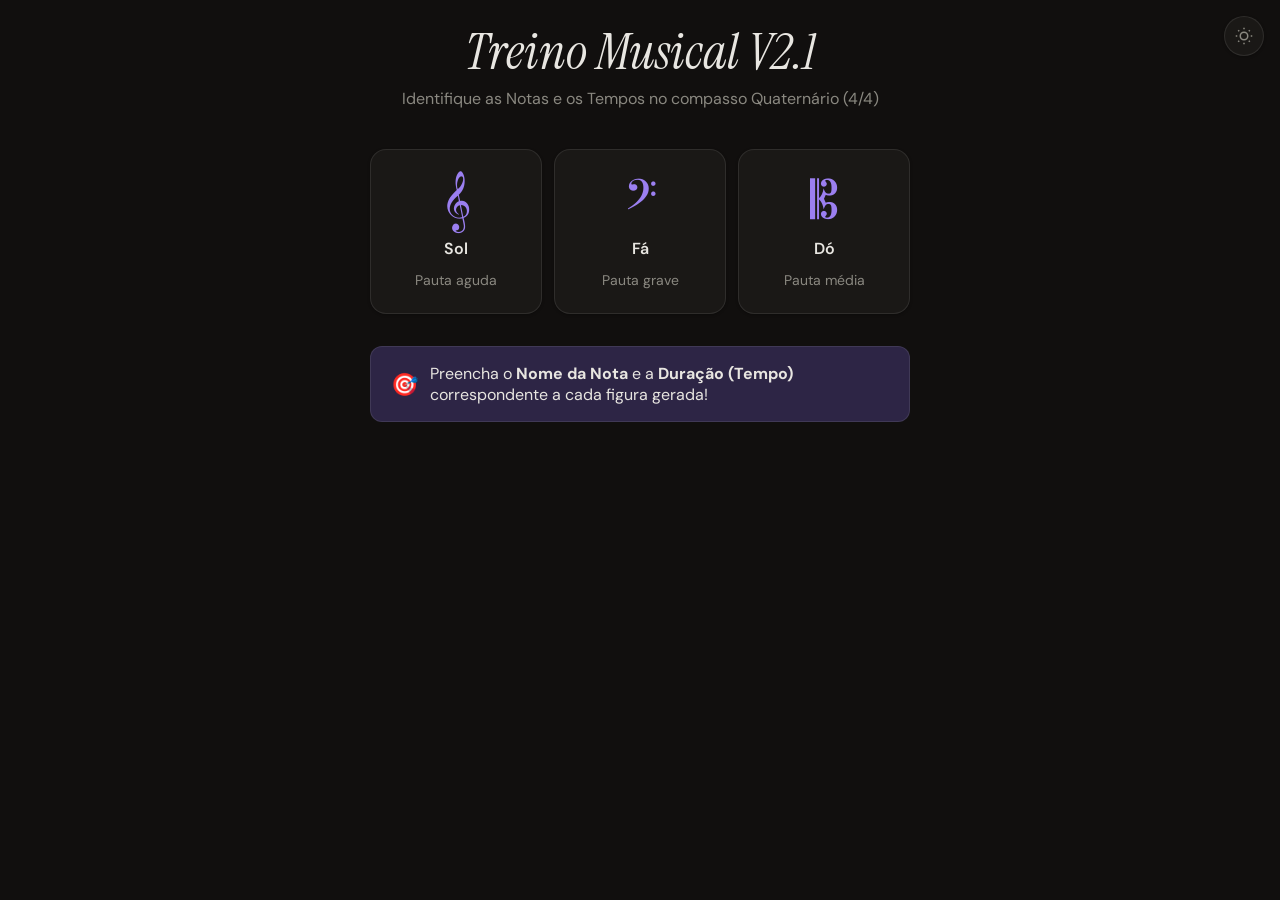
==== index.html @ 9140fe09 "Primeira versão do Jogo  Musical" ====
<!DOCTYPE html>
<html lang="pt-BR" data-theme="dark">
<head>
    <meta charset="UTF-8">
    <meta name="viewport" content="width=device-width, initial-scale=1.0">
    <title>Treino Musical V2.1</title>
    
    <link rel="preconnect" href="https://fonts.googleapis.com">
    <link rel="preconnect" href="https://fonts.gstatic.com" crossorigin>
    <link href="https://fonts.googleapis.com/css2?family=Instrument+Serif:ital@0;1&family=DM+Sans:wght@300..700&display=swap" rel="stylesheet">
    <link href="https://fonts.googleapis.com/css2?family=Noto+Music&display=swap" rel="stylesheet">
    
    <link rel="stylesheet" href="styles.css">
</head>
<body>

    <button class="theme-toggle" id="theme-toggle" aria-label="Alternar tema">
        <svg viewBox="0 0 24 24" fill="none" stroke="currentColor" stroke-width="2" width="18" height="18">
            <circle cx="12" cy="12" r="5"/>
            <path d="M12 1v2M12 21v2M4.22 4.22l1.42 1.42M18.36 18.36l1.42 1.42M1 12h2M21 12h2M4.22 19.78l1.42-1.42M18.36 5.64l1.42-1.42"/>
        </svg>
    </button>

    <div id="app">
        <div id="screen-menu" class="screen active">
            <div class="menu-logo">Treino Musical V2.1</div>
            <p class="menu-sub">Identifique as Notas e os Tempos no compasso Quaternário (4/4)</p>
            
            <div class="clef-grid">
                <div class="clef-card" id="btn-clef-sol" role="button" tabindex="0">
                    <div class="clef-symbol">𝄞</div>
                    <div class="clef-name">Sol</div>
                    <div class="clef-sub">Pauta aguda</div>
                </div>
                <div class="clef-card" id="btn-clef-fa" role="button" tabindex="0">
                    <div class="clef-symbol">𝄢</div>
                    <div class="clef-name">Fá</div>
                    <div class="clef-sub">Pauta grave</div>
                </div>
                <div class="clef-card" id="btn-clef-do" role="button" tabindex="0">
                    <div class="clef-symbol">𝄡</div>
                    <div class="clef-name">Dó</div>
                    <div class="clef-sub">Pauta média</div>
                </div>
            </div>
            
            <div class="menu-hint">
                <span class="menu-hint-icon">🎯</span>
                <span>Preencha o <b>Nome da Nota</b> e a <b>Duração (Tempo)</b> correspondente a cada figura gerada!</span>
            </div>
        </div>

        <div id="screen-game" class="screen">
            <div class="game-header">
                <button class="btn-back" id="btn-back-menu">
                    <svg width="16" height="16" viewBox="0 0 24 24" fill="none" stroke="currentColor" stroke-width="2.5">
                        <polyline points="15 18 9 12 15 6"/>
                    </svg>
                    Menu
                </button>
                <div class="header-center">
                    <span class="level-badge" id="level-badge">Nível 1</span>
                    <span class="session-stats" id="session-stats">0 ✓ · 0 ✗</span>
                </div>
                <div class="streak-counter">
                    <div class="streak-pip" id="pip0"></div>
                    <div class="streak-pip" id="pip1"></div>
                    <div class="streak-pip" id="pip2"></div>
                </div>
            </div>

            <div class="level-progress">
                <div class="level-progress-fill" id="level-progress-fill"></div>
            </div>

            <div class="staff-wrapper">
                <div class="pentagrama" id="pentagrama">
                    <div class="linha"></div><div class="linha"></div>
                    <div class="linha"></div><div class="linha"></div>
                    <div class="linha"></div>
                    <div class="clave" id="clave-symbol"></div>
                    <div class="time-signature"><span>4</span><span>4</span></div>
                </div>
            </div>

            <div id="slots-container"></div>

            <div class="keyboard-section">
                <div class="keyboard-label">Notas</div>
                <div class="key-row" id="notes-keyboard-row"></div>
                
                <div class="keyboard-label" style="margin-top: var(--space-4); color: var(--color-pause);">Pausas</div>
                <div class="key-row" id="pauses-keyboard-row"></div>
                
                <div class="keyboard-label" style="margin-top: var(--space-4); color: var(--color-time);">Duração (Tempos)</div>
                <div class="key-row" id="time-keyboard-row"></div>
            </div>

            <div class="actions-row">
                <button class="btn-action btn-end" id="btn-end-session">Terminar</button>
                <button class="btn-action btn-verify" id="btn-verify-answers">Verificar ✓</button>
            </div>

            <div id="message-area" aria-live="polite"></div>
        </div>

        <div id="screen-summary" class="screen">
            <div class="summary-card">
                <div class="summary-emoji" id="summary-emoji">🎉</div>
                <div class="summary-title" id="summary-title">Sessão concluída!</div>
                <p class="summary-sub" id="summary-sub">Aqui está o seu resumo</p>
                <div class="progress-bar-wrap">
                    <div class="progress-bar-fill" id="summary-bar"></div>
                </div>
                <div class="stats-grid">
                    <div class="stat-box">
                        <div class="stat-value success" id="stat-acertos">0</div>
                        <div class="stat-pct" id="stat-pct-a">-</div>
                        <div class="stat-label">Acertos</div>
                    </div>
                    <div class="stat-box">
                        <div class="stat-value error" id="stat-erros">0</div>
                        <div class="stat-pct" id="stat-pct-e">-</div>
                        <div class="stat-label">Erros</div>
                    </div>
                </div>
            </div>
            <button class="btn-menu" id="btn-return-menu">Voltar ao Menu</button>
        </div>
    </div>

    <script src="script.js" defer></script>
</body>
</html>
---- styles.css ----
:root {
    --font-display: 'Instrument Serif', Georgia, serif;
    --font-body: 'DM Sans', 'Helvetica Neue', sans-serif;
    --text-xs: clamp(0.75rem, 0.7rem + 0.25vw, 0.875rem);
    --text-sm: clamp(0.875rem, 0.8rem + 0.35vw, 1rem);
    --text-base: clamp(1rem, 0.95rem + 0.25vw, 1.125rem);
    --text-lg: clamp(1.125rem, 1rem + 0.75vw, 1.5rem);
    --text-xl: clamp(1.5rem, 1.2rem + 1.25vw, 2.25rem);
    --text-2xl: clamp(2rem, 1.2rem + 2.5vw, 3.5rem);
    --space-1: .25rem; --space-2: .5rem; --space-3: .75rem; --space-4: 1rem; --space-5: 1.25rem;
    --space-6: 1.5rem; --space-8: 2rem; --space-10: 2.5rem; --space-12: 3rem; --space-16: 4rem;
    --radius-sm: .375rem; --radius-md: .5rem; --radius-lg: .75rem; --radius-xl: 1rem; --radius-full: 9999px;
    --transition: 180ms cubic-bezier(0.16, 1, 0.3, 1);

    /* Variáveis do Tema Escuro (Padrão) */
    --color-bg: #110f0e; --color-surface: #1a1816; --color-surface-2: #211f1d;
    --color-surface-offset: #262320; --color-divider: #2e2b27;
    --color-border: oklch(1 0 0 / 0.09);
    --color-text: #e8e6e1; --color-text-muted: #8a8880; --color-text-faint: #524f4a;
    --color-primary: #9b7ff0; --color-primary-hover: #b399f6; --color-primary-active: #c8b2fb;
    --color-primary-hl: #2d2545;
    --color-success: #5baa6e; --color-success-bg: #1b2e1f;
    --color-error: #e5696f; --color-error-bg: #2e1618;
    --color-warning: #e8a633; --color-warning-bg: #2a2010;
    --color-pause: #e08a4a; --color-pause-bg: #2a1e10;
    --color-time: #4a90e2; --color-time-bg: #17253b;
    --shadow-sm: 0 1px 3px oklch(0 0 0 / 0.3);
    --shadow-md: 0 4px 14px oklch(0 0 0 / 0.4);
    --shadow-lg: 0 12px 32px oklch(0 0 0 / 0.5);
}

[data-theme="light"] {
    --color-bg: #f6f5f0; --color-surface: #faf9f6; --color-surface-2: #fff;
    --color-surface-offset: #eeede8; --color-divider: #dcdad4;
    --color-border: oklch(0.35 0.01 80 / 0.13);
    --color-text: #1a1714; --color-text-muted: #6b6a65; --color-text-faint: #b0afa9;
    --color-primary: #5b3db8; --color-primary-hover: #4a2ea0; --color-primary-active: #38218a;
    --color-primary-hl: #e8e3f8;
    --color-success: #28773c; --color-success-bg: #e3f5e9;
    --color-error: #b52b36; --color-error-bg: #fceaec;
    --color-warning: #9e6800; --color-warning-bg: #fef7e0;
    --color-pause: #b55a1a; --color-pause-bg: #fef1e3;
    --color-time: #2171d1; --color-time-bg: #e8f1fb;
    --shadow-sm: 0 1px 3px oklch(0.2 0.02 80 / 0.08);
    --shadow-md: 0 4px 14px oklch(0.2 0.02 80 / 0.10);
    --shadow-lg: 0 12px 32px oklch(0.2 0.02 80 / 0.14);
}

*, *::before, *::after { box-sizing: border-box; margin: 0; padding: 0; }
html { -webkit-font-smoothing: antialiased; }

body {
    font-family: var(--font-body); font-size: var(--text-base);
    color: var(--color-text); background: var(--color-bg);
    min-height: 100dvh; display: flex; flex-direction: column;
    align-items: center; padding: var(--space-6) var(--space-4);
    transition: background 0.3s, color 0.3s;
}

button { cursor: pointer; background: none; border: none; font-family: inherit; transition: all var(--transition); }
button:disabled { opacity: 0.4; cursor: not-allowed; }
:focus-visible { outline: 2px solid var(--color-primary); outline-offset: 3px; border-radius: var(--radius-sm); }

/* CONTROLE DE TEMAS */
.theme-toggle {
    position: fixed; top: var(--space-4); right: var(--space-4); z-index: 100;
    width: 40px; height: 40px; background: var(--color-surface);
    border: 1px solid var(--color-border); border-radius: var(--radius-full);
    display: flex; align-items: center; justify-content: center;
    box-shadow: var(--shadow-sm);
}
.theme-toggle:hover { box-shadow: var(--shadow-md); border-color: var(--color-primary); }
.theme-toggle svg { stroke: var(--color-text-muted); fill: none; }

#app { width: 100%; max-width: 540px; display: flex; flex-direction: column; }
.screen { display: none; flex-direction: column; align-items: center; width: 100%; }
.screen.active { display: flex; animation: fadeUp 0.35s cubic-bezier(0.16, 1, 0.3, 1); }

@keyframes fadeUp {
    from { opacity: 0; transform: translateY(12px); }
    to { opacity: 1; transform: translateY(0); }
}

/* MENU PRINCIPAL */
.menu-logo { font-family: var(--font-display); font-size: var(--text-2xl); color: var(--color-text); margin-bottom: var(--space-2); font-style: italic; line-height: 1.1; text-align: center; }
.menu-sub { color: var(--color-text-muted); font-size: var(--text-sm); margin-bottom: var(--space-10); text-align: center; }
.clef-grid { width: 100%; display: grid; grid-template-columns: repeat(3, 1fr); gap: var(--space-3); margin-bottom: var(--space-8); }
.clef-card { background: var(--color-surface); border: 1px solid var(--color-border); border-radius: var(--radius-xl); padding: var(--space-6) var(--space-4); cursor: pointer; display: flex; flex-direction: column; align-items: center; gap: var(--space-3); box-shadow: var(--shadow-sm); }
.clef-card:hover { box-shadow: var(--shadow-lg); border-color: var(--color-primary); transform: translateY(-2px); background: var(--color-surface-2); }
.clef-symbol { font-size: 52px; line-height: 1; color: var(--color-primary); user-select: none; }
.clef-name { font-weight: 600; font-size: var(--text-sm); color: var(--color-text); }
.clef-sub { font-size: var(--text-xs); color: var(--color-text-muted); text-align: center; }
.menu-hint { width: 100%; background: var(--color-primary-hl); border: 1px solid var(--color-border); border-radius: var(--radius-lg); padding: var(--space-4) var(--space-5); display: flex; align-items: center; gap: var(--space-3); font-size: var(--text-sm); }
.menu-hint-icon { font-size: 22px; flex-shrink: 0; }

/* CABEÇALHO DO JOGO */
.game-header { width: 100%; display: flex; align-items: center; justify-content: space-between; margin-bottom: var(--space-4); }
.btn-back { display: flex; align-items: center; gap: var(--space-2); padding: var(--space-2) var(--space-3); background: var(--color-surface); border: 1px solid var(--color-border); border-radius: var(--radius-md); font-size: var(--text-sm); color: var(--color-text-muted); }
.btn-back:hover { color: var(--color-text); border-color: var(--color-primary); }
.header-center { display: flex; flex-direction: column; align-items: center; }
.level-badge { font-size: var(--text-xs); font-weight: 700; text-transform: uppercase; letter-spacing: .07em; color: var(--color-primary); background: var(--color-primary-hl); padding: var(--space-1) var(--space-3); border-radius: var(--radius-full); }
.session-stats { font-size: var(--text-xs); color: var(--color-text-muted); margin-top: 4px; }
.streak-counter { display: flex; align-items: center; gap: 6px; }
.streak-pip { width: 11px; height: 11px; border-radius: var(--radius-full); border: 1.5px solid var(--color-divider); transition: all 0.3s; }
.streak-pip.filled { background: var(--color-primary); border-color: var(--color-primary); box-shadow: 0 0 7px oklch(from var(--color-primary) l c h / .5); }
.level-progress { width: 100%; height: 4px; background: var(--color-divider); border-radius: var(--radius-full); margin-bottom: var(--space-5); overflow: hidden; }
.level-progress-fill { height: 100%; background: var(--color-primary); border-radius: var(--radius-full); transition: width 0.5s cubic-bezier(0.16, 1, 0.3, 1); width: 0%; }

/* PENTAGRAMA E RENDERIZADOR GRÁFICO DE NOTAS */
.staff-wrapper { width: 100%; background: var(--color-surface-2); border: 1px solid var(--color-border); border-radius: var(--radius-xl); padding: var(--space-4); margin-bottom: var(--space-5); box-shadow: var(--shadow-sm); overflow: hidden; }
.pentagrama { position: relative; width: 100%; height: 80px; margin: 52px auto 52px auto; display: flex; flex-direction: column; justify-content: space-between; border-left: 1.5px solid var(--color-text); border-right: 1.5px solid var(--color-text); }
.linha { width: 100%; height: 1.5px; background: var(--color-text); opacity: .5; }
.clave { position: absolute; left: 8px; font-family: serif; line-height: 1; user-select: none; color: var(--color-text); }
.time-signature { position: absolute; left: 42px; top: 0; height: 100%; display: flex; flex-direction: column; align-items: center; justify-content: center; font-family: var(--font-display); font-size: 38px; font-weight: bold; line-height: 0.8; color: var(--color-text); z-index: 1; user-select: none; }
.linha-suplementar { position: absolute; width: 26px; height: 1.5px; background: var(--color-text); opacity: .6; transform: translate(-50%, 50%); z-index: 1; }
.nota-wrapper { position: absolute; transform: translate(-50%, 50%); width: 20px; height: 14px; z-index: 2; }
.head-semibreve { position: absolute; width: 22px; height: 14px; left: -1px; border: 2px solid var(--color-text); border-radius: 50%; transform: rotate(-15deg); box-sizing: border-box; background: transparent; }
.head-minima { position: absolute; width: 20px; height: 14px; border: 2px solid var(--color-text); border-radius: 50%; transform: rotate(-15deg); box-sizing: border-box; background: var(--color-surface-2); }
.head-preta { position: absolute; width: 20px; height: 14px; background: var(--color-text); border-radius: 50%; transform: rotate(-15deg); }
.stem-up { position: absolute; width: 2px; height: 35px; background: var(--color-text); right: 0; bottom: 4px; }
.stem-down { position: absolute; width: 2px; height: 35px; background: var(--color-text); left: 0; top: 4px; }
.flag-colcheia-up { position: absolute; right: -11px; bottom: 18px; width: 11px; height: 18px; border-top: 2px solid var(--color-text); border-right: 2px solid var(--color-text); border-top-right-radius: 10px; }
.flag-semi-up { position: absolute; right: -11px; bottom: 9px; width: 11px; height: 18px; border-top: 2px solid var(--color-text); border-right: 2px solid var(--color-text); border-top-right-radius: 10px; }
.flag-colcheia-down { position: absolute; left: 2px; top: 18px; width: 11px; height: 18px; border-bottom: 2px solid var(--color-text); border-right: 2px solid var(--color-text); border-bottom-right-radius: 10px; }
.flag-semi-down { position: absolute; left: 2px; top: 9px; width: 11px; height: 18px; border-bottom: 2px solid var(--color-text); border-right: 2px solid var(--color-text); border-bottom-right-radius: 10px; }
.pausa-texto { position: absolute; font-family: 'Noto Music', serif; font-size: 44px; color: var(--color-text); transform: translate(-50%, 50%); z-index: 3; user-select: none; line-height: 1; }

/* CAIXAS DE RESPOSTA (SLOTS) */
#slots-container { display: flex; flex-wrap: wrap; justify-content: center; gap: var(--space-2); margin-bottom: var(--space-5); }
.slot-col { display: flex; flex-direction: column; align-items: center; gap: 4px; }
.slot { display: flex; align-items: center; justify-content: center; border: 1.5px solid var(--color-divider); background: var(--color-surface); color: var(--color-text); cursor: pointer; font-weight: 600; text-transform: uppercase; transition: all var(--transition); }
.slot-pitch { min-width: 44px; height: 44px; border-radius: var(--radius-md); font-size: var(--text-sm); padding: 0 var(--space-2); }
.slot-time { min-width: 44px; height: 32px; border-radius: var(--radius-md); font-size: 13px; color: var(--color-time); }
.slot.active { border-color: var(--color-primary); background: var(--color-primary-hl); box-shadow: 0 0 0 3px oklch(from var(--color-primary) l c h / .15); }
.slot-time.active { border-color: var(--color-time); background: var(--color-time-bg); box-shadow: 0 0 0 3px oklch(from var(--color-time) l c h / .15); }
.slot.correct { border-color: var(--color-success); background: var(--color-success-bg); color: var(--color-success); }
.slot.wrong { border-color: var(--color-error); background: var(--color-error-bg); color: var(--color-error); animation: shake 0.4s; }

@keyframes shake {
    0%, 100% { transform: translateX(0); }
    20% { transform: translateX(-5px); }
    40% { transform: translateX(5px); }
    60% { transform: translateX(-3px); }
    80% { transform: translateX(3px); }
}
@keyframes pop {
    0% { transform: scale(1); }
    50% { transform: scale(1.18); }
    100% { transform: scale(1); }
}
.slot.pop { animation: pop .25s; }

/* PAINEL DE TECLADOS */
.keyboard-section { width: 100%; margin-bottom: var(--space-4); }
.keyboard-label { font-size: var(--text-xs); text-transform: uppercase; letter-spacing: .08em; font-weight: 600; color: var(--color-text-faint); margin-bottom: var(--space-2); display: flex; justify-content: space-between; }
.key-row { display: flex; flex-wrap: wrap; gap: var(--space-2); margin-bottom: var(--space-2); width: 100%; }
.btn-key { padding: var(--space-3); font-size: var(--text-sm); font-weight: 600; border: 1.5px solid var(--color-border); border-radius: var(--radius-md); background: var(--color-surface); color: var(--color-text); flex: 1; min-width: 44px; min-height: 44px; text-transform: uppercase; }
.btn-key:hover:not(:disabled) { background: var(--color-primary-hl); border-color: var(--color-primary); color: var(--color-primary); }
.btn-key:active:not(:disabled) { transform: scale(.95); }
.btn-pause { background: var(--color-pause-bg); border-color: oklch(from var(--color-pause) l c h / .3); color: var(--color-pause); font-size: var(--text-xs); flex: 0 0 auto; white-space: nowrap; text-transform: none; }
.btn-pause:hover:not(:disabled) { border-color: var(--color-pause); color: var(--color-pause); }
.btn-time-key { background: var(--color-time-bg); border-color: oklch(from var(--color-time) l c h / .3); color: var(--color-time); text-transform: none; font-size: var(--text-base); }
.btn-time-key:hover:not(:disabled) { border-color: var(--color-time); color: var(--color-time); }

/* LINHA DE BOTÕES DE AÇÃO */
.actions-row { display: flex; gap: var(--space-3); width: 100%; margin-bottom: var(--space-4); }
.btn-action { flex: 1; padding: var(--space-4); font-size: var(--text-base); font-weight: 600; border-radius: var(--radius-lg); border: none; min-height: 50px; }
.btn-verify { background: var(--color-primary); color: #fff; }
.btn-verify:hover:not(:disabled) { background: var(--color-primary-hover); box-shadow: var(--shadow-md); }
.btn-verify:active:not(:disabled) { background: var(--color-primary-active); transform: scale(.98); }
.btn-end { background: var(--color-surface); border: 1.5px solid var(--color-border); color: var(--text-muted); }
.btn-end:hover:not(:disabled) { border-color: var(--color-error); color: var(--color-error); background: var(--color-error-bg); }

/* ÁREA DE RELATÓRIO DE ERROS */
#message-area { width: 100%; min-height: 32px; }
.msg-success { background: var(--color-success-bg); border: 1px solid oklch(from var(--color-success) l c h / .3); border-radius: var(--radius-md); padding: var(--space-3) var(--space-4); color: var(--color-success); font-weight: 600; text-align: center; font-size: var(--text-sm); animation: fadeUp .2s; }
.msg-level-up { background: var(--color-primary-hl); border: 1px solid oklch(from var(--color-primary) l c h / .3); border-radius: var(--radius-md); padding: var(--space-3) var(--space-4); color: var(--color-primary); font-weight: 700; text-align: center; font-size: var(--text-base); margin-top: var(--space-2); animation: fadeUp .2s; }
.msg-errors-list { background: var(--color-surface); border: 1px solid var(--color-border); border-radius: var(--radius-md); padding: var(--space-3) var(--space-4); animation: fadeUp .2s; }
.msg-error-item { font-size: var(--text-sm); color: var(--color-error); padding: var(--space-2) 0; border-bottom: 1px solid var(--color-divider); line-height: 1.4; text-align: left; }
.msg-error-item:last-child { border-bottom: none; }
.msg-warning { color: var(--color-warning); background: var(--color-warning-bg); border: 1px solid oklch(from var(--color-warning) l c h / .3); border-radius: var(--radius-md); padding: var(--space-3) var(--space-4); font-size: var(--text-sm); text-align: center; }

/* COMPONENTES DO DASHBOARD FINAL */
.summary-card { width: 100%; background: var(--color-surface); border: 1px solid var(--color-border); border-radius: var(--radius-xl); padding: var(--space-8) var(--space-6); box-shadow: var(--shadow-md); text-align: center; margin-bottom: var(--space-6); }
.summary-emoji { font-size: 52px; margin-bottom: var(--space-4); }
.summary-title { font-family: var(--font-display); font-size: var(--text-xl); font-style: italic; color: var(--color-text); margin-bottom: var(--space-2); }
.summary-sub { font-size: var(--text-sm); color: var(--color-text-muted); margin-bottom: var(--space-8); }
.progress-bar-wrap { width: 100%; height: 8px; background: var(--color-surface-offset); border-radius: var(--radius-full); overflow: hidden; margin-bottom: var(--space-6); }
.progress-bar-fill { height: 100%; border-radius: var(--radius-full); background: var(--color-primary); transition: width 1s cubic-bezier(0.16, 1, 0.3, 1); width: 0%; }
.stats-grid { display: grid; grid-template-columns: 1fr 1fr; gap: var(--space-3); margin-bottom: var(--space-6); }
.stat-box { background: var(--color-surface-offset); border-radius: var(--radius-lg); padding: var(--space-4); }
.stat-value { font-size: var(--text-xl); font-weight: 700; }
.stat-value.success { color: var(--color-success); }
.stat-value.error { color: var(--color-error); }
.stat-label { font-size: var(--text-xs); color: var(--color-text-muted); text-transform: uppercase; letter-spacing: .06em; margin-top: 4px; }
.stat-pct { font-size: var(--text-xs); color: var(--color-text-faint); }
.btn-menu { width: 100%; padding: var(--space-4); font-size: var(--text-base); font-weight: 600; background: var(--color-primary); color: #fff; border: none; border-radius: var(--radius-lg); }
.btn-menu:hover { background: var(--color-primary-hover); box-shadow: var(--shadow-md); }
.confetti-piece { position: fixed; width: 8px; height: 8px; pointer-events: none; z-index: 9999; border-radius: 2px; animation: confetti-fall 1.4s ease-in forwards; }

@keyframes confetti-fall {
    0% { transform: translateY(-20px) rotate(0deg); opacity: 1; }
    100% { transform: translateY(100vh) rotate(720deg); opacity: 0; }
}

/* QUERIES DE RESPONSIVIDADE EXTREMA (MOBILE-FIRST FLEX) */
@media(max-width: 450px) {
    .clef-grid { grid-template-columns: 1fr; gap: var(--space-2); }
    .clef-card { flex-direction: row; padding: var(--space-4); gap: var(--space-4); text-align: left; }
    .clef-symbol { font-size: 36px; }
    .stats-grid { grid-template-columns: 1fr; }
    .btn-time-key { font-size: 14px; min-width: 36px; padding: var(--space-2); }
    .key-row { gap: 4px; }
    .btn-key { min-width: 36px; padding: 10px 4px; font-size: 13px; }
}
@media(prefers-reduced-motion: reduce) { *, *::before, *::after { animation-duration: .01ms !important; transition-duration: .01ms !important; } }
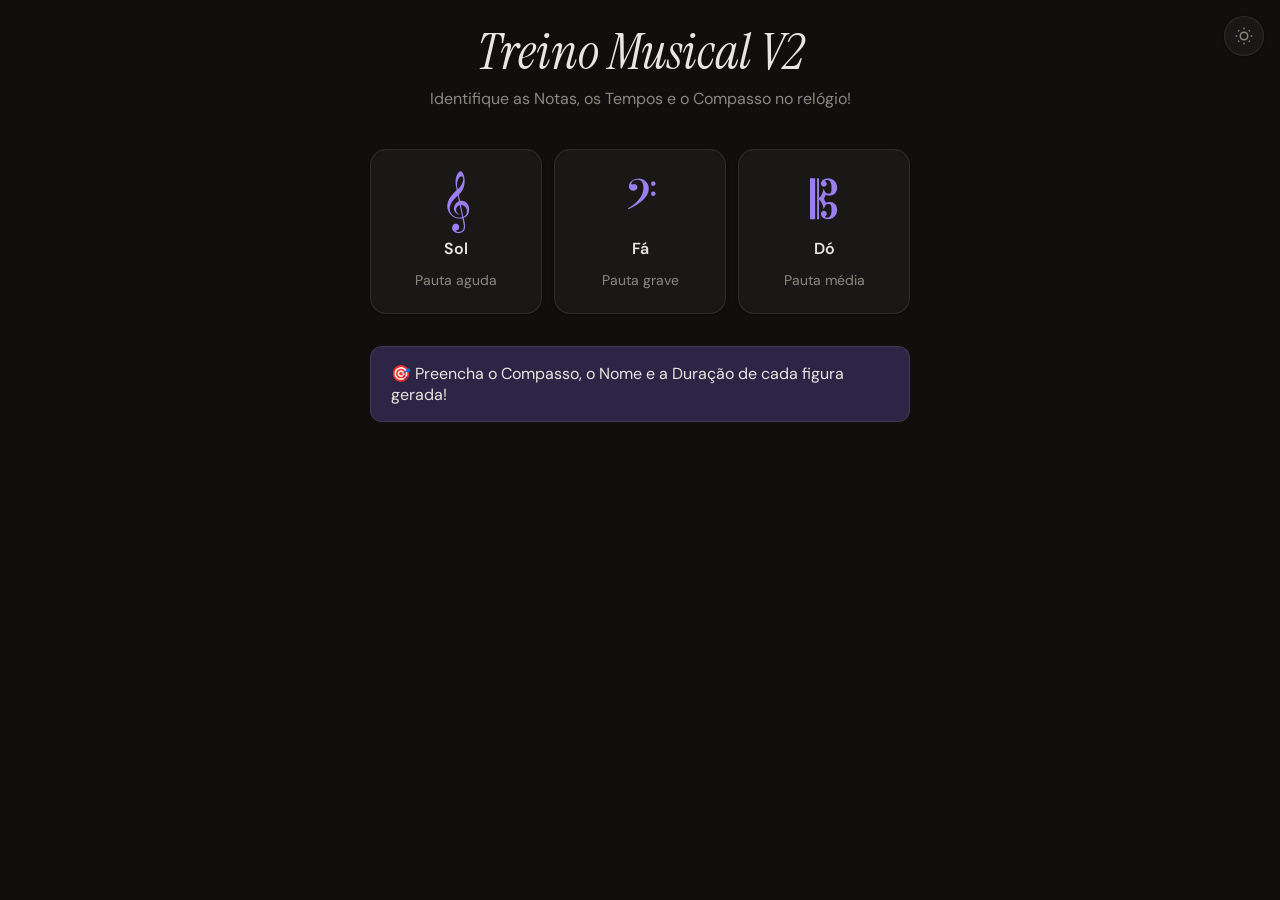
==== commit b2590ff5: "feat: adiciona temporizador de 30s, escolha de compassos (incluindo 6/8) e linhas suplementares do M" ====
--- a/index.html
+++ b/index.html
@@ -3,7 +3,7 @@
 <head>
     <meta charset="UTF-8">
     <meta name="viewport" content="width=device-width, initial-scale=1.0">
-    <title>Treino Musical V2.1</title>
+    <title>Treino Musical V2.4</title>
     
     <link rel="preconnect" href="https://fonts.googleapis.com">
     <link rel="preconnect" href="https://fonts.gstatic.com" crossorigin>
@@ -23,21 +23,21 @@
 
     <div id="app">
         <div id="screen-menu" class="screen active">
-            <div class="menu-logo">Treino Musical V2.1</div>
-            <p class="menu-sub">Identifique as Notas e os Tempos no compasso Quaternário (4/4)</p>
+            <div class="menu-logo">Treino Musical V2</div>
+            <div class="menu-sub">Identifique as Notas, os Tempos e o Compasso no relógio!</div>
             
             <div class="clef-grid">
-                <div class="clef-card" id="btn-clef-sol" role="button" tabindex="0">
+                <div class="clef-card" id="btn-clef-sol">
                     <div class="clef-symbol">𝄞</div>
                     <div class="clef-name">Sol</div>
                     <div class="clef-sub">Pauta aguda</div>
                 </div>
-                <div class="clef-card" id="btn-clef-fa" role="button" tabindex="0">
+                <div class="clef-card" id="btn-clef-fa">
                     <div class="clef-symbol">𝄢</div>
                     <div class="clef-name">Fá</div>
                     <div class="clef-sub">Pauta grave</div>
                 </div>
-                <div class="clef-card" id="btn-clef-do" role="button" tabindex="0">
+                <div class="clef-card" id="btn-clef-do">
                     <div class="clef-symbol">𝄡</div>
                     <div class="clef-name">Dó</div>
                     <div class="clef-sub">Pauta média</div>
@@ -45,23 +45,26 @@
             </div>
             
             <div class="menu-hint">
-                <span class="menu-hint-icon">🎯</span>
-                <span>Preencha o <b>Nome da Nota</b> e a <b>Duração (Tempo)</b> correspondente a cada figura gerada!</span>
+                🎯 Preencha o Compasso, o Nome e a Duração de cada figura gerada!
             </div>
         </div>
 
         <div id="screen-game" class="screen">
             <div class="game-header">
-                <button class="btn-back" id="btn-back-menu">
-                    <svg width="16" height="16" viewBox="0 0 24 24" fill="none" stroke="currentColor" stroke-width="2.5">
-                        <polyline points="15 18 9 12 15 6"/>
-                    </svg>
-                    Menu
-                </button>
+                <button class="btn-back" id="btn-back-menu">← Menu</button>
+                
+                <div class="timer-container">
+                    <div id="timer-text" class="timer-text">30s</div>
+                    <div class="timer-bar">
+                        <div id="timer-bar-fill" class="timer-bar-fill"></div>
+                    </div>
+                </div>
+
                 <div class="header-center">
-                    <span class="level-badge" id="level-badge">Nível 1</span>
-                    <span class="session-stats" id="session-stats">0 ✓ · 0 ✗</span>
+                    <div class="level-badge" id="level-badge">Nível 1</div>
+                    <div class="session-stats" id="session-stats">0 ✓ · 0 ✗</div>
                 </div>
+                
                 <div class="streak-counter">
                     <div class="streak-pip" id="pip0"></div>
                     <div class="streak-pip" id="pip1"></div>
@@ -75,32 +78,45 @@
 
             <div class="staff-wrapper">
                 <div class="pentagrama" id="pentagrama">
-                    <div class="linha"></div><div class="linha"></div>
-                    <div class="linha"></div><div class="linha"></div>
-                    <div class="linha"></div>
+                    <div class="linha"></div><div class="linha"></div><div class="linha"></div><div class="linha"></div><div class="linha"></div>
                     <div class="clave" id="clave-symbol"></div>
-                    <div class="time-signature"><span>4</span><span>4</span></div>
+                    <div class="time-signature">
+                        <span id="ts-top">?</span><span id="ts-bottom">?</span>
+                    </div>
                 </div>
+            </div>
+
+            <div class="compass-wrapper">
+                <div class="slot slot-compass" id="slot-compass" onclick="handleSlotSelection('compass', 'compass')">? / ?</div>
+                <div style="font-size: 11px; color: var(--color-warning); font-weight: bold; margin-top: 4px; text-transform: uppercase;">Compasso</div>
             </div>
 
             <div id="slots-container"></div>
 
-            <div class="keyboard-section">
+            <fieldset class="keyboard-section">
+                <div class="keyboard-label" style="color: var(--color-warning);">Compasso (Soma dos Tempos)</div>
+                <div class="key-row" id="compass-keyboard-row">
+                    <button class="btn-key btn-compass-key" onclick="handleCompassAnswer('2/4')">2/4</button>
+                    <button class="btn-key btn-compass-key" onclick="handleCompassAnswer('3/4')">3/4</button>
+                    <button class="btn-key btn-compass-key" onclick="handleCompassAnswer('4/4')">4/4</button>
+                    <button class="btn-key btn-compass-key" onclick="handleCompassAnswer('6/8')">6/8</button>
+                </div>
+
                 <div class="keyboard-label">Notas</div>
                 <div class="key-row" id="notes-keyboard-row"></div>
                 
-                <div class="keyboard-label" style="margin-top: var(--space-4); color: var(--color-pause);">Pausas</div>
+                <div class="keyboard-label" style="color: var(--color-pause);">Pausas</div>
                 <div class="key-row" id="pauses-keyboard-row"></div>
                 
-                <div class="keyboard-label" style="margin-top: var(--space-4); color: var(--color-time);">Duração (Tempos)</div>
+                <div class="keyboard-label" style="color: var(--color-time);">Duração (Tempos)</div>
                 <div class="key-row" id="time-keyboard-row"></div>
-            </div>
+            </fieldset>
 
             <div class="actions-row">
                 <button class="btn-action btn-end" id="btn-end-session">Terminar</button>
                 <button class="btn-action btn-verify" id="btn-verify-answers">Verificar ✓</button>
             </div>
-
+            
             <div id="message-area" aria-live="polite"></div>
         </div>
 
@@ -109,9 +125,11 @@
                 <div class="summary-emoji" id="summary-emoji">🎉</div>
                 <div class="summary-title" id="summary-title">Sessão concluída!</div>
                 <p class="summary-sub" id="summary-sub">Aqui está o seu resumo</p>
+                
                 <div class="progress-bar-wrap">
                     <div class="progress-bar-fill" id="summary-bar"></div>
                 </div>
+                
                 <div class="stats-grid">
                     <div class="stat-box">
                         <div class="stat-value success" id="stat-acertos">0</div>
--- a/styles.css
+++ b/styles.css
@@ -1,140 +1,672 @@
+/* ==========================================
+   VARIÁVEIS GLOBAIS E CORES
+   ========================================== */
 :root {
     --font-display: 'Instrument Serif', Georgia, serif;
     --font-body: 'DM Sans', 'Helvetica Neue', sans-serif;
+    
     --text-xs: clamp(0.75rem, 0.7rem + 0.25vw, 0.875rem);
     --text-sm: clamp(0.875rem, 0.8rem + 0.35vw, 1rem);
     --text-base: clamp(1rem, 0.95rem + 0.25vw, 1.125rem);
     --text-lg: clamp(1.125rem, 1rem + 0.75vw, 1.5rem);
     --text-xl: clamp(1.5rem, 1.2rem + 1.25vw, 2.25rem);
     --text-2xl: clamp(2rem, 1.2rem + 2.5vw, 3.5rem);
-    --space-1: .25rem; --space-2: .5rem; --space-3: .75rem; --space-4: 1rem; --space-5: 1.25rem;
-    --space-6: 1.5rem; --space-8: 2rem; --space-10: 2.5rem; --space-12: 3rem; --space-16: 4rem;
-    --radius-sm: .375rem; --radius-md: .5rem; --radius-lg: .75rem; --radius-xl: 1rem; --radius-full: 9999px;
+    
+    --space-1: 0.25rem;
+    --space-2: 0.5rem;
+    --space-3: 0.75rem;
+    --space-4: 1rem;
+    --space-5: 1.25rem;
+    --space-6: 1.5rem;
+    --space-8: 2rem;
+    --space-10: 2.5rem;
+    --space-12: 3rem;
+    --space-16: 4rem;
+    
+    --radius-sm: 0.375rem;
+    --radius-md: 0.5rem;
+    --radius-lg: 0.75rem;
+    --radius-xl: 1rem;
+    --radius-full: 9999px;
+    
     --transition: 180ms cubic-bezier(0.16, 1, 0.3, 1);
 
-    /* Variáveis do Tema Escuro (Padrão) */
-    --color-bg: #110f0e; --color-surface: #1a1816; --color-surface-2: #211f1d;
-    --color-surface-offset: #262320; --color-divider: #2e2b27;
+    --color-bg: #110f0e;
+    --color-surface: #1a1816;
+    --color-surface-2: #211f1d;
+    --color-surface-offset: #262320;
+    --color-divider: #2e2b27;
     --color-border: oklch(1 0 0 / 0.09);
-    --color-text: #e8e6e1; --color-text-muted: #8a8880; --color-text-faint: #524f4a;
-    --color-primary: #9b7ff0; --color-primary-hover: #b399f6; --color-primary-active: #c8b2fb;
+    
+    --color-text: #e8e6e1;
+    --color-text-muted: #8a8880;
+    --color-text-faint: #524f4a;
+    
+    --color-primary: #9b7ff0;
+    --color-primary-hover: #b399f6;
+    --color-primary-active: #c8b2fb;
     --color-primary-hl: #2d2545;
-    --color-success: #5baa6e; --color-success-bg: #1b2e1f;
-    --color-error: #e5696f; --color-error-bg: #2e1618;
-    --color-warning: #e8a633; --color-warning-bg: #2a2010;
-    --color-pause: #e08a4a; --color-pause-bg: #2a1e10;
-    --color-time: #4a90e2; --color-time-bg: #17253b;
+    
+    --color-success: #5baa6e;
+    --color-success-bg: #1b2e1f;
+    --color-error: #e5696f;
+    --color-error-bg: #2e1618;
+    --color-warning: #e8a633;
+    --color-warning-bg: #2a2010;
+    --color-pause: #e08a4a;
+    --color-pause-bg: #2a1e10;
+    --color-time: #4a90e2;
+    --color-time-bg: #17253b;
+    
     --shadow-sm: 0 1px 3px oklch(0 0 0 / 0.3);
     --shadow-md: 0 4px 14px oklch(0 0 0 / 0.4);
     --shadow-lg: 0 12px 32px oklch(0 0 0 / 0.5);
 }
 
 [data-theme="light"] {
-    --color-bg: #f6f5f0; --color-surface: #faf9f6; --color-surface-2: #fff;
-    --color-surface-offset: #eeede8; --color-divider: #dcdad4;
+    --color-bg: #f6f5f0;
+    --color-surface: #faf9f6;
+    --color-surface-2: #fff;
+    --color-surface-offset: #eeede8;
+    --color-divider: #dcdad4;
     --color-border: oklch(0.35 0.01 80 / 0.13);
-    --color-text: #1a1714; --color-text-muted: #6b6a65; --color-text-faint: #b0afa9;
-    --color-primary: #5b3db8; --color-primary-hover: #4a2ea0; --color-primary-active: #38218a;
+    
+    --color-text: #1a1714;
+    --color-text-muted: #6b6a65;
+    --color-text-faint: #b0afa9;
+    
+    --color-primary: #5b3db8;
+    --color-primary-hover: #4a2ea0;
+    --color-primary-active: #38218a;
     --color-primary-hl: #e8e3f8;
-    --color-success: #28773c; --color-success-bg: #e3f5e9;
-    --color-error: #b52b36; --color-error-bg: #fceaec;
-    --color-warning: #9e6800; --color-warning-bg: #fef7e0;
-    --color-pause: #b55a1a; --color-pause-bg: #fef1e3;
-    --color-time: #2171d1; --color-time-bg: #e8f1fb;
-    --shadow-sm: 0 1px 3px oklch(0.2 0.02 80 / 0.08);
-    --shadow-md: 0 4px 14px oklch(0.2 0.02 80 / 0.10);
-    --shadow-lg: 0 12px 32px oklch(0.2 0.02 80 / 0.14);
-}
-
-*, *::before, *::after { box-sizing: border-box; margin: 0; padding: 0; }
-html { -webkit-font-smoothing: antialiased; }
+    
+    --color-success: #28773c;
+    --color-success-bg: #e3f5e9;
+    --color-error: #b52b36;
+    --color-error-bg: #fceaec;
+    --color-warning: #9e6800;
+    --color-warning-bg: #fef7e0;
+    --color-pause: #b55a1a;
+    --color-pause-bg: #fef1e3;
+    --color-time: #2171d1;
+    --color-time-bg: #e8f1fb;
+}
+
+/* ==========================================
+   RESET E BASE
+   ========================================== */
+*, *::before, *::after {
+    box-sizing: border-box;
+    margin: 0;
+    padding: 0;
+}
+
+html {
+    -webkit-font-smoothing: antialiased;
+}
 
 body {
-    font-family: var(--font-body); font-size: var(--text-base);
-    color: var(--color-text); background: var(--color-bg);
-    min-height: 100dvh; display: flex; flex-direction: column;
-    align-items: center; padding: var(--space-6) var(--space-4);
+    font-family: var(--font-body);
+    font-size: var(--text-base);
+    color: var(--color-text);
+    background: var(--color-bg);
+    min-height: 100dvh;
+    display: flex;
+    flex-direction: column;
+    align-items: center;
+    padding: var(--space-6) var(--space-4);
     transition: background 0.3s, color 0.3s;
 }
 
-button { cursor: pointer; background: none; border: none; font-family: inherit; transition: all var(--transition); }
-button:disabled { opacity: 0.4; cursor: not-allowed; }
-:focus-visible { outline: 2px solid var(--color-primary); outline-offset: 3px; border-radius: var(--radius-sm); }
-
-/* CONTROLE DE TEMAS */
+button {
+    cursor: pointer;
+    background: transparent;
+    border: none;
+    font-family: inherit;
+    transition: all var(--transition);
+}
+
+button:disabled {
+    opacity: 0.6;
+    cursor: not-allowed;
+}
+
+:focus-visible {
+    outline: 2px solid var(--color-primary);
+    outline-offset: 3px;
+    border-radius: var(--radius-sm);
+}
+
 .theme-toggle {
-    position: fixed; top: var(--space-4); right: var(--space-4); z-index: 100;
-    width: 40px; height: 40px; background: var(--color-surface);
-    border: 1px solid var(--color-border); border-radius: var(--radius-full);
-    display: flex; align-items: center; justify-content: center;
+    position: fixed;
+    top: var(--space-4);
+    right: var(--space-4);
+    z-index: 100;
+    width: 40px;
+    height: 40px;
+    background: var(--color-surface);
+    border: 1px solid var(--color-border);
+    border-radius: var(--radius-full);
+    display: flex;
+    align-items: center;
+    justify-content: center;
     box-shadow: var(--shadow-sm);
 }
-.theme-toggle:hover { box-shadow: var(--shadow-md); border-color: var(--color-primary); }
-.theme-toggle svg { stroke: var(--color-text-muted); fill: none; }
-
-#app { width: 100%; max-width: 540px; display: flex; flex-direction: column; }
-.screen { display: none; flex-direction: column; align-items: center; width: 100%; }
-.screen.active { display: flex; animation: fadeUp 0.35s cubic-bezier(0.16, 1, 0.3, 1); }
+
+.theme-toggle:hover {
+    box-shadow: var(--shadow-md);
+    border-color: var(--color-primary);
+}
+
+.theme-toggle svg {
+    width: 18px;
+    height: 18px;
+    stroke: var(--color-text-muted);
+}
+
+#app {
+    width: 100%;
+    max-width: 540px;
+    display: flex;
+    flex-direction: column;
+}
+
+.screen {
+    display: none;
+    flex-direction: column;
+    align-items: center;
+    width: 100%;
+}
+
+.screen.active {
+    display: flex;
+    animation: fadeUp 0.35s cubic-bezier(0.16, 1, 0.3, 1);
+}
 
 @keyframes fadeUp {
     from { opacity: 0; transform: translateY(12px); }
     to { opacity: 1; transform: translateY(0); }
 }
 
-/* MENU PRINCIPAL */
-.menu-logo { font-family: var(--font-display); font-size: var(--text-2xl); color: var(--color-text); margin-bottom: var(--space-2); font-style: italic; line-height: 1.1; text-align: center; }
-.menu-sub { color: var(--color-text-muted); font-size: var(--text-sm); margin-bottom: var(--space-10); text-align: center; }
-.clef-grid { width: 100%; display: grid; grid-template-columns: repeat(3, 1fr); gap: var(--space-3); margin-bottom: var(--space-8); }
-.clef-card { background: var(--color-surface); border: 1px solid var(--color-border); border-radius: var(--radius-xl); padding: var(--space-6) var(--space-4); cursor: pointer; display: flex; flex-direction: column; align-items: center; gap: var(--space-3); box-shadow: var(--shadow-sm); }
-.clef-card:hover { box-shadow: var(--shadow-lg); border-color: var(--color-primary); transform: translateY(-2px); background: var(--color-surface-2); }
-.clef-symbol { font-size: 52px; line-height: 1; color: var(--color-primary); user-select: none; }
-.clef-name { font-weight: 600; font-size: var(--text-sm); color: var(--color-text); }
-.clef-sub { font-size: var(--text-xs); color: var(--color-text-muted); text-align: center; }
-.menu-hint { width: 100%; background: var(--color-primary-hl); border: 1px solid var(--color-border); border-radius: var(--radius-lg); padding: var(--space-4) var(--space-5); display: flex; align-items: center; gap: var(--space-3); font-size: var(--text-sm); }
-.menu-hint-icon { font-size: 22px; flex-shrink: 0; }
-
-/* CABEÇALHO DO JOGO */
-.game-header { width: 100%; display: flex; align-items: center; justify-content: space-between; margin-bottom: var(--space-4); }
-.btn-back { display: flex; align-items: center; gap: var(--space-2); padding: var(--space-2) var(--space-3); background: var(--color-surface); border: 1px solid var(--color-border); border-radius: var(--radius-md); font-size: var(--text-sm); color: var(--color-text-muted); }
-.btn-back:hover { color: var(--color-text); border-color: var(--color-primary); }
-.header-center { display: flex; flex-direction: column; align-items: center; }
-.level-badge { font-size: var(--text-xs); font-weight: 700; text-transform: uppercase; letter-spacing: .07em; color: var(--color-primary); background: var(--color-primary-hl); padding: var(--space-1) var(--space-3); border-radius: var(--radius-full); }
-.session-stats { font-size: var(--text-xs); color: var(--color-text-muted); margin-top: 4px; }
-.streak-counter { display: flex; align-items: center; gap: 6px; }
-.streak-pip { width: 11px; height: 11px; border-radius: var(--radius-full); border: 1.5px solid var(--color-divider); transition: all 0.3s; }
-.streak-pip.filled { background: var(--color-primary); border-color: var(--color-primary); box-shadow: 0 0 7px oklch(from var(--color-primary) l c h / .5); }
-.level-progress { width: 100%; height: 4px; background: var(--color-divider); border-radius: var(--radius-full); margin-bottom: var(--space-5); overflow: hidden; }
-.level-progress-fill { height: 100%; background: var(--color-primary); border-radius: var(--radius-full); transition: width 0.5s cubic-bezier(0.16, 1, 0.3, 1); width: 0%; }
-
-/* PENTAGRAMA E RENDERIZADOR GRÁFICO DE NOTAS */
-.staff-wrapper { width: 100%; background: var(--color-surface-2); border: 1px solid var(--color-border); border-radius: var(--radius-xl); padding: var(--space-4); margin-bottom: var(--space-5); box-shadow: var(--shadow-sm); overflow: hidden; }
-.pentagrama { position: relative; width: 100%; height: 80px; margin: 52px auto 52px auto; display: flex; flex-direction: column; justify-content: space-between; border-left: 1.5px solid var(--color-text); border-right: 1.5px solid var(--color-text); }
-.linha { width: 100%; height: 1.5px; background: var(--color-text); opacity: .5; }
-.clave { position: absolute; left: 8px; font-family: serif; line-height: 1; user-select: none; color: var(--color-text); }
-.time-signature { position: absolute; left: 42px; top: 0; height: 100%; display: flex; flex-direction: column; align-items: center; justify-content: center; font-family: var(--font-display); font-size: 38px; font-weight: bold; line-height: 0.8; color: var(--color-text); z-index: 1; user-select: none; }
-.linha-suplementar { position: absolute; width: 26px; height: 1.5px; background: var(--color-text); opacity: .6; transform: translate(-50%, 50%); z-index: 1; }
-.nota-wrapper { position: absolute; transform: translate(-50%, 50%); width: 20px; height: 14px; z-index: 2; }
-.head-semibreve { position: absolute; width: 22px; height: 14px; left: -1px; border: 2px solid var(--color-text); border-radius: 50%; transform: rotate(-15deg); box-sizing: border-box; background: transparent; }
-.head-minima { position: absolute; width: 20px; height: 14px; border: 2px solid var(--color-text); border-radius: 50%; transform: rotate(-15deg); box-sizing: border-box; background: var(--color-surface-2); }
-.head-preta { position: absolute; width: 20px; height: 14px; background: var(--color-text); border-radius: 50%; transform: rotate(-15deg); }
-.stem-up { position: absolute; width: 2px; height: 35px; background: var(--color-text); right: 0; bottom: 4px; }
-.stem-down { position: absolute; width: 2px; height: 35px; background: var(--color-text); left: 0; top: 4px; }
-.flag-colcheia-up { position: absolute; right: -11px; bottom: 18px; width: 11px; height: 18px; border-top: 2px solid var(--color-text); border-right: 2px solid var(--color-text); border-top-right-radius: 10px; }
-.flag-semi-up { position: absolute; right: -11px; bottom: 9px; width: 11px; height: 18px; border-top: 2px solid var(--color-text); border-right: 2px solid var(--color-text); border-top-right-radius: 10px; }
-.flag-colcheia-down { position: absolute; left: 2px; top: 18px; width: 11px; height: 18px; border-bottom: 2px solid var(--color-text); border-right: 2px solid var(--color-text); border-bottom-right-radius: 10px; }
-.flag-semi-down { position: absolute; left: 2px; top: 9px; width: 11px; height: 18px; border-bottom: 2px solid var(--color-text); border-right: 2px solid var(--color-text); border-bottom-right-radius: 10px; }
-.pausa-texto { position: absolute; font-family: 'Noto Music', serif; font-size: 44px; color: var(--color-text); transform: translate(-50%, 50%); z-index: 3; user-select: none; line-height: 1; }
-
-/* CAIXAS DE RESPOSTA (SLOTS) */
-#slots-container { display: flex; flex-wrap: wrap; justify-content: center; gap: var(--space-2); margin-bottom: var(--space-5); }
-.slot-col { display: flex; flex-direction: column; align-items: center; gap: 4px; }
-.slot { display: flex; align-items: center; justify-content: center; border: 1.5px solid var(--color-divider); background: var(--color-surface); color: var(--color-text); cursor: pointer; font-weight: 600; text-transform: uppercase; transition: all var(--transition); }
-.slot-pitch { min-width: 44px; height: 44px; border-radius: var(--radius-md); font-size: var(--text-sm); padding: 0 var(--space-2); }
-.slot-time { min-width: 44px; height: 32px; border-radius: var(--radius-md); font-size: 13px; color: var(--color-time); }
-.slot.active { border-color: var(--color-primary); background: var(--color-primary-hl); box-shadow: 0 0 0 3px oklch(from var(--color-primary) l c h / .15); }
-.slot-time.active { border-color: var(--color-time); background: var(--color-time-bg); box-shadow: 0 0 0 3px oklch(from var(--color-time) l c h / .15); }
-.slot.correct { border-color: var(--color-success); background: var(--color-success-bg); color: var(--color-success); }
-.slot.wrong { border-color: var(--color-error); background: var(--color-error-bg); color: var(--color-error); animation: shake 0.4s; }
+/* ==========================================
+   MENU PRINCIPAL
+   ========================================== */
+.menu-logo {
+    font-family: var(--font-display);
+    font-size: var(--text-2xl);
+    color: var(--color-text);
+    margin-bottom: var(--space-2);
+    font-style: italic;
+    line-height: 1.1;
+    text-align: center;
+}
+
+.menu-sub {
+    color: var(--color-text-muted);
+    font-size: var(--text-sm);
+    margin-bottom: var(--space-10);
+    text-align: center;
+}
+
+.clef-grid {
+    width: 100%;
+    display: grid;
+    grid-template-columns: repeat(3, 1fr);
+    gap: var(--space-3);
+    margin-bottom: var(--space-8);
+}
+
+.clef-card {
+    background: var(--color-surface);
+    border: 1px solid var(--color-border);
+    border-radius: var(--radius-xl);
+    padding: var(--space-6) var(--space-4);
+    cursor: pointer;
+    display: flex;
+    flex-direction: column;
+    align-items: center;
+    gap: var(--space-3);
+    box-shadow: var(--shadow-sm);
+    transition: all var(--transition);
+}
+
+.clef-card:hover {
+    box-shadow: var(--shadow-lg);
+    border-color: var(--color-primary);
+    transform: translateY(-2px);
+    background: var(--color-surface-2);
+}
+
+.clef-card:active {
+    transform: translateY(0);
+}
+
+.clef-symbol {
+    font-size: 52px;
+    line-height: 1;
+    color: var(--color-primary);
+}
+
+.clef-name {
+    font-weight: 600;
+    font-size: var(--text-sm);
+    color: var(--color-text);
+}
+
+.clef-sub {
+    font-size: var(--text-xs);
+    color: var(--color-text-muted);
+    text-align: center;
+}
+
+.menu-hint {
+    width: 100%;
+    background: var(--color-primary-hl);
+    border: 1px solid var(--color-border);
+    border-radius: var(--radius-lg);
+    padding: var(--space-4) var(--space-5);
+    display: flex;
+    align-items: center;
+    gap: var(--space-3);
+    font-size: var(--text-sm);
+}
+
+/* ==========================================
+   CABEÇALHO DO JOGO E TEMPORIZADOR
+   ========================================== */
+.game-header {
+    width: 100%;
+    display: flex;
+    align-items: center;
+    justify-content: space-between;
+    margin-bottom: var(--space-4);
+}
+
+.btn-back {
+    display: flex;
+    align-items: center;
+    gap: var(--space-2);
+    padding: var(--space-2) var(--space-3);
+    background: var(--color-surface);
+    border: 1px solid var(--color-border);
+    border-radius: var(--radius-md);
+    font-size: var(--text-sm);
+    color: var(--color-text-muted);
+}
+
+.btn-back:hover {
+    color: var(--color-text);
+    border-color: var(--color-primary);
+}
+
+/* O NOVO TEMPORIZADOR AQUI */
+.timer-container {
+    display: flex;
+    flex-direction: column;
+    align-items: center;
+    flex: 1;
+    padding: 0 var(--space-4);
+}
+
+.timer-text {
+    font-family: var(--font-display);
+    font-size: 24px;
+    font-weight: bold;
+    color: var(--color-error);
+    line-height: 1;
+    margin-bottom: 2px;
+}
+
+.timer-bar {
+    width: 100%;
+    height: 6px;
+    background: var(--color-surface-offset);
+    border-radius: var(--radius-full);
+    overflow: hidden;
+}
+
+.timer-bar-fill {
+    height: 100%;
+    width: 100%;
+    background: var(--color-error);
+    border-radius: var(--radius-full);
+    transition: width 1s linear;
+}
+
+.header-center {
+    display: flex;
+    flex-direction: column;
+    align-items: center;
+}
+
+.level-badge {
+    font-size: var(--text-xs);
+    font-weight: 700;
+    text-transform: uppercase;
+    letter-spacing: .07em;
+    color: var(--color-primary);
+    background: var(--color-primary-hl);
+    padding: var(--space-1) var(--space-3);
+    border-radius: var(--radius-full);
+}
+
+.session-stats {
+    font-size: var(--text-xs);
+    color: var(--color-text-muted);
+    margin-top: 4px;
+}
+
+.streak-counter {
+    display: flex;
+    align-items: center;
+    gap: 6px;
+}
+
+.streak-pip {
+    width: 11px;
+    height: 11px;
+    border-radius: var(--radius-full);
+    border: 1.5px solid var(--color-divider);
+    transition: all .3s;
+}
+
+.streak-pip.filled {
+    background: var(--color-primary);
+    border-color: var(--color-primary);
+    box-shadow: 0 0 7px oklch(from var(--color-primary) l c h / .5);
+}
+
+.level-progress {
+    width: 100%;
+    height: 4px;
+    background: var(--color-divider);
+    border-radius: var(--radius-full);
+    margin-bottom: var(--space-5);
+    overflow: hidden;
+}
+
+.level-progress-fill {
+    height: 100%;
+    background: var(--color-primary);
+    border-radius: var(--radius-full);
+    transition: width .5s cubic-bezier(.16,1,.3,1);
+}
+
+/* ==========================================
+   PENTAGRAMA E NOTAS (Com Linhas Extras)
+   ========================================== */
+.staff-wrapper {
+    width: 100%;
+    background: var(--color-surface-2);
+    border: 1px solid var(--color-border);
+    border-radius: var(--radius-xl);
+    padding: var(--space-4);
+    margin-bottom: var(--space-5);
+    box-shadow: var(--shadow-sm);
+    overflow: hidden;
+}
+
+.pentagrama {
+    position: relative;
+    width: 100%;
+    height: 80px;
+    margin: 52px auto;
+    display: flex;
+    flex-direction: column;
+    justify-content: space-between;
+    border-left: 1.5px solid var(--color-text);
+    border-right: 1.5px solid var(--color-text);
+}
+
+.linha {
+    width: 100%;
+    height: 1.5px;
+    background: var(--color-text);
+    opacity: .5;
+}
+
+.clave {
+    position: absolute;
+    left: 8px;
+    font-family: serif;
+    line-height: 1;
+    user-select: none;
+    color: var(--color-text);
+}
+
+.time-signature {
+    position: absolute;
+    left: 42px;
+    top: 0;
+    height: 100%;
+    display: flex;
+    flex-direction: column;
+    align-items: center;
+    justify-content: center;
+    font-family: var(--font-display);
+    font-size: 38px;
+    font-weight: 700;
+    line-height: .8;
+    color: var(--color-warning);
+    z-index: 1;
+}
+
+.linha-suplementar {
+    position: absolute;
+    width: 26px;
+    height: 1.5px;
+    background: var(--color-text);
+    opacity: .6;
+    transform: translate(-50%, 50%);
+    z-index: 1;
+}
+
+.nota-wrapper {
+    position: absolute;
+    transform: translate(-50%, 50%);
+    width: 20px;
+    height: 14px;
+    z-index: 2;
+}
+
+.head-semibreve {
+    position: absolute;
+    width: 22px;
+    height: 14px;
+    left: -1px;
+    border: 2px solid var(--color-text);
+    border-radius: 50%;
+    transform: rotate(-15deg);
+    box-sizing: border-box;
+    background: transparent;
+}
+
+.head-minima {
+    position: absolute;
+    width: 20px;
+    height: 14px;
+    border: 2px solid var(--color-text);
+    border-radius: 50%;
+    transform: rotate(-15deg);
+    box-sizing: border-box;
+    background: var(--color-surface-2);
+}
+
+.head-preta {
+    position: absolute;
+    width: 20px;
+    height: 14px;
+    background: var(--color-text);
+    border-radius: 50%;
+    transform: rotate(-15deg);
+}
+
+.stem-up {
+    position: absolute;
+    width: 2px;
+    height: 35px;
+    background: var(--color-text);
+    right: 0;
+    bottom: 4px;
+}
+
+.stem-down {
+    position: absolute;
+    width: 2px;
+    height: 35px;
+    background: var(--color-text);
+    left: 0;
+    top: 4px;
+}
+
+.flag-colcheia-up {
+    position: absolute;
+    right: -12px;
+    bottom: 18px;
+    width: 12px;
+    height: 21px;
+    border-top: 3px solid var(--color-text);
+    border-right: 2px solid var(--color-text);
+    border-top-right-radius: 100%;
+}
+
+.flag-semi-up {
+    position: absolute;
+    right: -12px;
+    bottom: 8px;
+    width: 12px;
+    height: 21px;
+    border-top: 3px solid var(--color-text);
+    border-right: 2px solid var(--color-text);
+    border-top-right-radius: 100%;
+}
+
+.flag-colcheia-down {
+    position: absolute;
+    left: 1px;
+    top: 18px;
+    width: 12px;
+    height: 21px;
+    border-bottom: 3px solid var(--color-text);
+    border-right: 2px solid var(--color-text);
+    border-bottom-right-radius: 100%;
+}
+
+.flag-semi-down {
+    position: absolute;
+    left: 1px;
+    top: 8px;
+    width: 12px;
+    height: 21px;
+    border-bottom: 3px solid var(--color-text);
+    border-right: 2px solid var(--color-text);
+    border-bottom-right-radius: 100%;
+}
+
+.pausa-texto {
+    position: absolute;
+    font-family: 'Noto Music', serif;
+    font-size: 44px;
+    color: var(--color-text);
+    transform: translate(-50%, 50%);
+    z-index: 3;
+    user-select: none;
+    line-height: 1;
+}
+
+/* ==========================================
+   SLOTS (Incluindo o do Compasso)
+   ========================================== */
+.compass-wrapper {
+    display: flex;
+    flex-direction: column;
+    align-items: center;
+    width: 100%;
+    margin-bottom: var(--space-5);
+}
+
+.slot-compass {
+    width: 80px;
+    height: 44px;
+    font-size: 18px;
+    border-color: var(--color-warning);
+    color: var(--color-warning);
+    background: var(--color-warning-bg);
+    border-radius: var(--radius-md);
+}
+
+.slot-compass.active {
+    box-shadow: 0 0 0 3px oklch(from var(--color-warning) l c h / 0.15);
+}
+
+#slots-container {
+    display: flex;
+    flex-wrap: wrap;
+    justify-content: center;
+    gap: var(--space-2);
+    margin-bottom: var(--space-5);
+}
+
+.slot-col {
+    display: flex;
+    flex-direction: column;
+    align-items: center;
+    gap: 4px;
+}
+
+.slot {
+    display: flex;
+    align-items: center;
+    justify-content: center;
+    border: 1.5px solid var(--color-divider);
+    background: var(--color-surface);
+    color: var(--color-text);
+    cursor: pointer;
+    font-weight: 600;
+    text-transform: uppercase;
+    transition: all var(--transition);
+}
+
+.slot-pitch {
+    min-width: 44px;
+    height: 44px;
+    border-radius: var(--radius-md);
+    font-size: var(--text-sm);
+    padding: 0 var(--space-2);
+}
+
+.slot-time {
+    min-width: 44px;
+    height: 32px;
+    border-radius: var(--radius-md);
+    font-size: 13px;
+    color: var(--color-time);
+}
+
+.slot.active {
+    border-color: var(--color-primary);
+    background: var(--color-primary-hl);
+    box-shadow: 0 0 0 3px oklch(from var(--color-primary) l c h / .15);
+}
+
+.slot-time.active {
+    border-color: var(--color-time);
+    background: var(--color-time-bg);
+    box-shadow: 0 0 0 3px oklch(from var(--color-time) l c h / .15);
+}
+
+.slot.correct {
+    border-color: var(--color-success);
+    background: var(--color-success-bg);
+    color: var(--color-success);
+}
+
+.slot.wrong {
+    border-color: var(--color-error);
+    background: var(--color-error-bg);
+    color: var(--color-error);
+    animation: shake .4s;
+}
 
 @keyframes shake {
     0%, 100% { transform: translateX(0); }
@@ -143,74 +675,332 @@
     60% { transform: translateX(-3px); }
     80% { transform: translateX(3px); }
 }
+
 @keyframes pop {
     0% { transform: scale(1); }
     50% { transform: scale(1.18); }
     100% { transform: scale(1); }
 }
-.slot.pop { animation: pop .25s; }
-
-/* PAINEL DE TECLADOS */
-.keyboard-section { width: 100%; margin-bottom: var(--space-4); }
-.keyboard-label { font-size: var(--text-xs); text-transform: uppercase; letter-spacing: .08em; font-weight: 600; color: var(--color-text-faint); margin-bottom: var(--space-2); display: flex; justify-content: space-between; }
-.key-row { display: flex; flex-wrap: wrap; gap: var(--space-2); margin-bottom: var(--space-2); width: 100%; }
-.btn-key { padding: var(--space-3); font-size: var(--text-sm); font-weight: 600; border: 1.5px solid var(--color-border); border-radius: var(--radius-md); background: var(--color-surface); color: var(--color-text); flex: 1; min-width: 44px; min-height: 44px; text-transform: uppercase; }
-.btn-key:hover:not(:disabled) { background: var(--color-primary-hl); border-color: var(--color-primary); color: var(--color-primary); }
-.btn-key:active:not(:disabled) { transform: scale(.95); }
-.btn-pause { background: var(--color-pause-bg); border-color: oklch(from var(--color-pause) l c h / .3); color: var(--color-pause); font-size: var(--text-xs); flex: 0 0 auto; white-space: nowrap; text-transform: none; }
-.btn-pause:hover:not(:disabled) { border-color: var(--color-pause); color: var(--color-pause); }
-.btn-time-key { background: var(--color-time-bg); border-color: oklch(from var(--color-time) l c h / .3); color: var(--color-time); text-transform: none; font-size: var(--text-base); }
-.btn-time-key:hover:not(:disabled) { border-color: var(--color-time); color: var(--color-time); }
-
-/* LINHA DE BOTÕES DE AÇÃO */
-.actions-row { display: flex; gap: var(--space-3); width: 100%; margin-bottom: var(--space-4); }
-.btn-action { flex: 1; padding: var(--space-4); font-size: var(--text-base); font-weight: 600; border-radius: var(--radius-lg); border: none; min-height: 50px; }
-.btn-verify { background: var(--color-primary); color: #fff; }
-.btn-verify:hover:not(:disabled) { background: var(--color-primary-hover); box-shadow: var(--shadow-md); }
-.btn-verify:active:not(:disabled) { background: var(--color-primary-active); transform: scale(.98); }
-.btn-end { background: var(--color-surface); border: 1.5px solid var(--color-border); color: var(--text-muted); }
-.btn-end:hover:not(:disabled) { border-color: var(--color-error); color: var(--color-error); background: var(--color-error-bg); }
-
-/* ÁREA DE RELATÓRIO DE ERROS */
-#message-area { width: 100%; min-height: 32px; }
-.msg-success { background: var(--color-success-bg); border: 1px solid oklch(from var(--color-success) l c h / .3); border-radius: var(--radius-md); padding: var(--space-3) var(--space-4); color: var(--color-success); font-weight: 600; text-align: center; font-size: var(--text-sm); animation: fadeUp .2s; }
-.msg-level-up { background: var(--color-primary-hl); border: 1px solid oklch(from var(--color-primary) l c h / .3); border-radius: var(--radius-md); padding: var(--space-3) var(--space-4); color: var(--color-primary); font-weight: 700; text-align: center; font-size: var(--text-base); margin-top: var(--space-2); animation: fadeUp .2s; }
-.msg-errors-list { background: var(--color-surface); border: 1px solid var(--color-border); border-radius: var(--radius-md); padding: var(--space-3) var(--space-4); animation: fadeUp .2s; }
-.msg-error-item { font-size: var(--text-sm); color: var(--color-error); padding: var(--space-2) 0; border-bottom: 1px solid var(--color-divider); line-height: 1.4; text-align: left; }
-.msg-error-item:last-child { border-bottom: none; }
-.msg-warning { color: var(--color-warning); background: var(--color-warning-bg); border: 1px solid oklch(from var(--color-warning) l c h / .3); border-radius: var(--radius-md); padding: var(--space-3) var(--space-4); font-size: var(--text-sm); text-align: center; }
-
-/* COMPONENTES DO DASHBOARD FINAL */
-.summary-card { width: 100%; background: var(--color-surface); border: 1px solid var(--color-border); border-radius: var(--radius-xl); padding: var(--space-8) var(--space-6); box-shadow: var(--shadow-md); text-align: center; margin-bottom: var(--space-6); }
-.summary-emoji { font-size: 52px; margin-bottom: var(--space-4); }
-.summary-title { font-family: var(--font-display); font-size: var(--text-xl); font-style: italic; color: var(--color-text); margin-bottom: var(--space-2); }
-.summary-sub { font-size: var(--text-sm); color: var(--color-text-muted); margin-bottom: var(--space-8); }
-.progress-bar-wrap { width: 100%; height: 8px; background: var(--color-surface-offset); border-radius: var(--radius-full); overflow: hidden; margin-bottom: var(--space-6); }
-.progress-bar-fill { height: 100%; border-radius: var(--radius-full); background: var(--color-primary); transition: width 1s cubic-bezier(0.16, 1, 0.3, 1); width: 0%; }
-.stats-grid { display: grid; grid-template-columns: 1fr 1fr; gap: var(--space-3); margin-bottom: var(--space-6); }
-.stat-box { background: var(--color-surface-offset); border-radius: var(--radius-lg); padding: var(--space-4); }
-.stat-value { font-size: var(--text-xl); font-weight: 700; }
-.stat-value.success { color: var(--color-success); }
-.stat-value.error { color: var(--color-error); }
-.stat-label { font-size: var(--text-xs); color: var(--color-text-muted); text-transform: uppercase; letter-spacing: .06em; margin-top: 4px; }
-.stat-pct { font-size: var(--text-xs); color: var(--color-text-faint); }
-.btn-menu { width: 100%; padding: var(--space-4); font-size: var(--text-base); font-weight: 600; background: var(--color-primary); color: #fff; border: none; border-radius: var(--radius-lg); }
-.btn-menu:hover { background: var(--color-primary-hover); box-shadow: var(--shadow-md); }
-.confetti-piece { position: fixed; width: 8px; height: 8px; pointer-events: none; z-index: 9999; border-radius: 2px; animation: confetti-fall 1.4s ease-in forwards; }
+
+.slot.pop {
+    animation: pop .25s;
+}
+
+/* ==========================================
+   TECLADOS
+   ========================================== */
+.keyboard-section {
+    width: 100%;
+    margin-bottom: var(--space-4);
+    border: none;
+}
+
+.keyboard-label {
+    font-size: var(--text-xs);
+    text-transform: uppercase;
+    letter-spacing: .08em;
+    font-weight: 600;
+    color: var(--color-text-faint);
+    margin-bottom: var(--space-2);
+    display: flex;
+    justify-content: space-between;
+}
+
+.key-row {
+    display: flex;
+    flex-wrap: wrap;
+    gap: var(--space-2);
+    margin-bottom: var(--space-2);
+}
+
+.btn-key {
+    padding: var(--space-3);
+    font-size: var(--text-sm);
+    font-weight: 600;
+    border: 1.5px solid var(--color-border);
+    border-radius: var(--radius-md);
+    background: var(--color-surface);
+    color: var(--color-text);
+    flex: 1;
+    min-width: 44px;
+    min-height: 44px;
+    text-transform: uppercase;
+    transition: all var(--transition);
+}
+
+.btn-key:hover:not(:disabled) {
+    background: var(--color-primary-hl);
+    border-color: var(--color-primary);
+    color: var(--color-primary);
+}
+
+.btn-key:active:not(:disabled) {
+    transform: scale(.95);
+}
+
+.btn-compass-key {
+    background: var(--color-warning-bg);
+    border-color: oklch(from var(--color-warning) l c h / 0.3);
+    color: var(--color-warning);
+    text-transform: none;
+}
+
+.btn-compass-key:hover:not(:disabled) {
+    border-color: var(--color-warning);
+    color: var(--color-warning);
+}
+
+.btn-pause {
+    background: var(--color-pause-bg);
+    border-color: oklch(from var(--color-pause) l c h / .3);
+    color: var(--color-pause);
+    font-size: var(--text-xs);
+    flex: 0 0 auto;
+    white-space: nowrap;
+    text-transform: none;
+}
+
+.btn-pause:hover:not(:disabled) {
+    border-color: var(--color-pause);
+    color: var(--color-pause);
+}
+
+.btn-time-key {
+    background: var(--color-time-bg);
+    border-color: oklch(from var(--color-time) l c h / .3);
+    color: var(--color-time);
+    text-transform: none;
+    font-size: var(--text-base);
+}
+
+.btn-time-key:hover:not(:disabled) {
+    border-color: var(--color-time);
+    color: var(--color-time);
+}
+
+/* ==========================================
+   ACÇÕES E MENSAGENS
+   ========================================== */
+.actions-row {
+    display: flex;
+    gap: var(--space-3);
+    width: 100%;
+    margin-bottom: var(--space-4);
+}
+
+.btn-action {
+    flex: 1;
+    padding: var(--space-4);
+    font-size: var(--text-base);
+    font-weight: 600;
+    border-radius: var(--radius-lg);
+    border: none;
+    min-height: 50px;
+    transition: all var(--transition);
+}
+
+.btn-verify {
+    background: var(--color-primary);
+    color: #fff;
+}
+
+.btn-verify:hover:not(:disabled) {
+    background: var(--color-primary-hover);
+    box-shadow: var(--shadow-md);
+}
+
+.btn-verify:active:not(:disabled) {
+    background: var(--color-primary-active);
+    transform: scale(.98);
+}
+
+.btn-end {
+    background: var(--color-surface);
+    border: 1.5px solid var(--color-border);
+    color: var(--color-text-muted);
+}
+
+.btn-end:hover:not(:disabled) {
+    border-color: var(--color-error);
+    color: var(--color-error);
+    background: var(--color-error-bg);
+}
+
+#message-area {
+    width: 100%;
+    min-height: 32px;
+}
+
+.msg-success {
+    background: var(--color-success-bg);
+    border: 1px solid oklch(from var(--color-success) l c h / .3);
+    border-radius: var(--radius-md);
+    padding: var(--space-3) var(--space-4);
+    color: var(--color-success);
+    font-weight: 600;
+    text-align: center;
+    font-size: var(--text-sm);
+    animation: fadeUp .2s;
+}
+
+.msg-level-up {
+    background: var(--color-primary-hl);
+    border: 1px solid oklch(from var(--color-primary) l c h / .3);
+    border-radius: var(--radius-md);
+    padding: var(--space-3) var(--space-4);
+    color: var(--color-primary);
+    font-weight: 700;
+    text-align: center;
+    font-size: var(--text-base);
+    margin-top: var(--space-2);
+    animation: fadeUp .2s;
+}
+
+.msg-errors-list {
+    background: var(--color-surface);
+    border: 1px solid var(--color-border);
+    border-radius: var(--radius-md);
+    padding: var(--space-3) var(--space-4);
+    animation: fadeUp .2s;
+}
+
+.msg-error-item {
+    font-size: var(--text-sm);
+    color: var(--color-error);
+    padding: var(--space-2) 0;
+    border-bottom: 1px solid var(--color-divider);
+    line-height: 1.4;
+}
+
+.msg-error-item:last-child {
+    border-bottom: none;
+}
+
+.msg-warning {
+    color: var(--color-warning);
+    background: var(--color-warning-bg);
+    border: 1px solid oklch(from var(--color-warning) l c h / .3);
+    border-radius: var(--radius-md);
+    padding: var(--space-3) var(--space-4);
+    font-size: var(--text-sm);
+    text-align: center;
+}
+
+/* ==========================================
+   RESUMO FINAL
+   ========================================== */
+.summary-card {
+    width: 100%;
+    background: var(--color-surface);
+    border: 1px solid var(--color-border);
+    border-radius: var(--radius-xl);
+    padding: var(--space-8) var(--space-6);
+    box-shadow: var(--shadow-md);
+    text-align: center;
+    margin-bottom: var(--space-6);
+}
+
+.summary-emoji {
+    font-size: 52px;
+    margin-bottom: var(--space-4);
+}
+
+.summary-title {
+    font-family: var(--font-display);
+    font-size: var(--text-xl);
+    font-style: italic;
+    color: var(--color-text);
+    margin-bottom: var(--space-2);
+}
+
+.summary-sub {
+    font-size: var(--text-sm);
+    color: var(--color-text-muted);
+    margin-bottom: var(--space-8);
+}
+
+.progress-bar-wrap {
+    width: 100%;
+    height: 8px;
+    background: var(--color-surface-offset);
+    border-radius: var(--radius-full);
+    overflow: hidden;
+    margin-bottom: var(--space-6);
+}
+
+.progress-bar-fill {
+    height: 100%;
+    border-radius: var(--radius-full);
+    background: var(--color-primary);
+    transition: width 1s cubic-bezier(.16,1,.3,1);
+}
+
+.stats-grid {
+    display: grid;
+    grid-template-columns: 1fr 1fr;
+    gap: var(--space-3);
+    margin-bottom: var(--space-6);
+}
+
+.stat-box {
+    background: var(--color-surface-offset);
+    border-radius: var(--radius-lg);
+    padding: var(--space-4);
+}
+
+.stat-value {
+    font-size: var(--text-xl);
+    font-weight: 700;
+}
+
+.stat-value.success {
+    color: var(--color-success);
+}
+
+.stat-value.error {
+    color: var(--color-error);
+}
+
+.stat-label {
+    font-size: var(--text-xs);
+    color: var(--color-text-muted);
+    text-transform: uppercase;
+    letter-spacing: .06em;
+    margin-top: 4px;
+}
+
+.stat-pct {
+    font-size: var(--text-xs);
+    color: var(--color-text-faint);
+}
+
+.btn-menu {
+    width: 100%;
+    padding: var(--space-4);
+    font-size: var(--text-base);
+    font-weight: 600;
+    background: var(--color-primary);
+    color: #fff;
+    border: none;
+    border-radius: var(--radius-lg);
+}
+
+.btn-menu:hover {
+    background: var(--color-primary-hover);
+    box-shadow: var(--shadow-md);
+}
+
+.confetti-piece {
+    position: fixed;
+    width: 8px;
+    height: 8px;
+    pointer-events: none;
+    z-index: 9999;
+    border-radius: 2px;
+    animation: confetti-fall 1.4s ease-in forwards;
+}
 
 @keyframes confetti-fall {
     0% { transform: translateY(-20px) rotate(0deg); opacity: 1; }
     100% { transform: translateY(100vh) rotate(720deg); opacity: 0; }
-}
-
-/* QUERIES DE RESPONSIVIDADE EXTREMA (MOBILE-FIRST FLEX) */
-@media(max-width: 450px) {
-    .clef-grid { grid-template-columns: 1fr; gap: var(--space-2); }
-    .clef-card { flex-direction: row; padding: var(--space-4); gap: var(--space-4); text-align: left; }
-    .clef-symbol { font-size: 36px; }
-    .stats-grid { grid-template-columns: 1fr; }
-    .btn-time-key { font-size: 14px; min-width: 36px; padding: var(--space-2); }
-    .key-row { gap: 4px; }
-    .btn-key { min-width: 36px; padding: 10px 4px; font-size: 13px; }
-}
-@media(prefers-reduced-motion: reduce) { *, *::before, *::after { animation-duration: .01ms !important; transition-duration: .01ms !important; } }+}
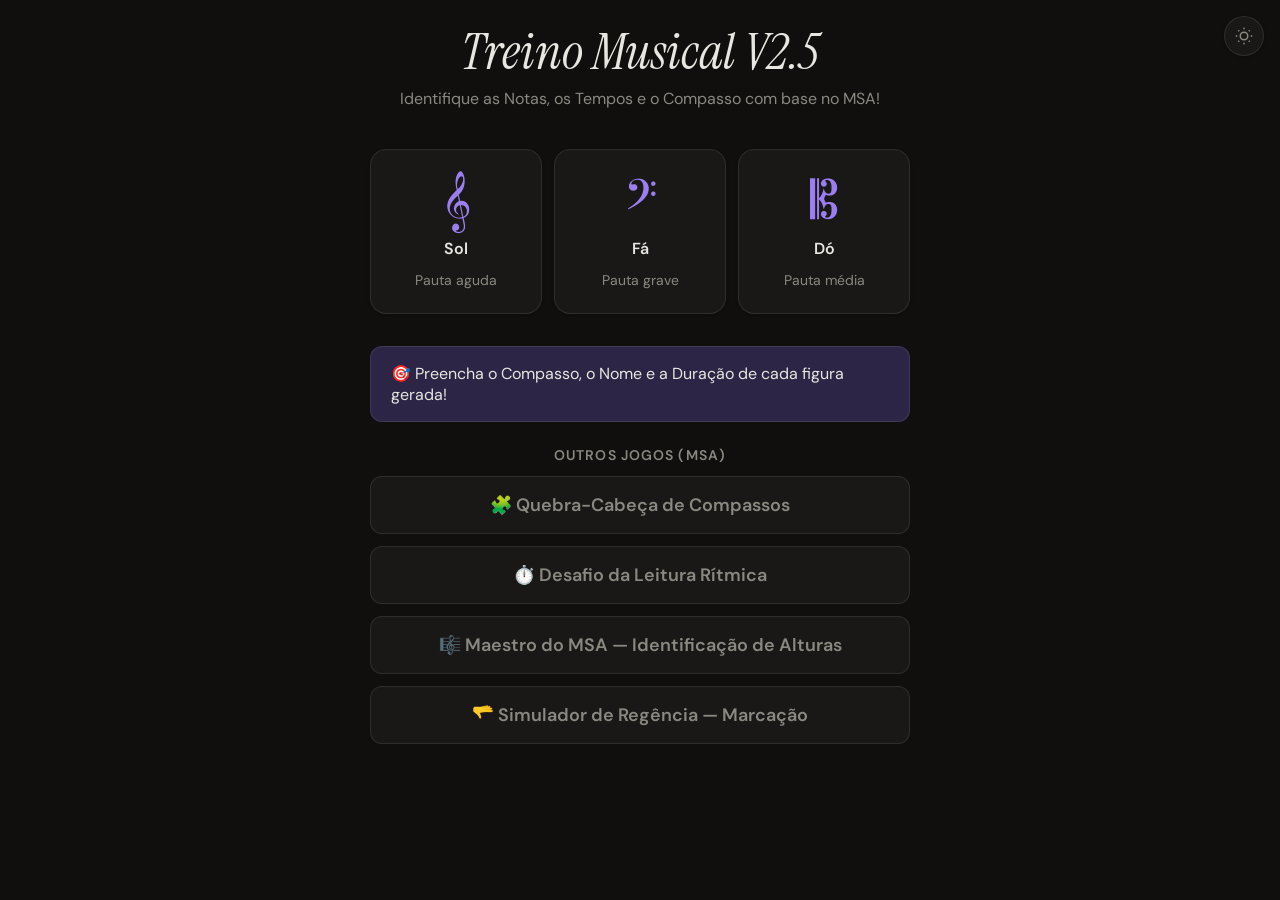
==== commit 1d215649: "novos jogos adicionados" ====
--- a/index.html
+++ b/index.html
@@ -1,31 +1,34 @@
 <!DOCTYPE html>
 <html lang="pt-BR" data-theme="dark">
+
 <head>
     <meta charset="UTF-8">
     <meta name="viewport" content="width=device-width, initial-scale=1.0">
-    <title>Treino Musical V2.4</title>
-    
+    <title>Treino Musical V2.5 - MSA</title>
+
     <link rel="preconnect" href="https://fonts.googleapis.com">
     <link rel="preconnect" href="https://fonts.gstatic.com" crossorigin>
     <link href="https://fonts.googleapis.com/css2?family=Instrument+Serif:ital@0;1&family=DM+Sans:wght@300..700&display=swap" rel="stylesheet">
     <link href="https://fonts.googleapis.com/css2?family=Noto+Music&display=swap" rel="stylesheet">
-    
+
     <link rel="stylesheet" href="styles.css">
 </head>
+
 <body>
 
     <button class="theme-toggle" id="theme-toggle" aria-label="Alternar tema">
         <svg viewBox="0 0 24 24" fill="none" stroke="currentColor" stroke-width="2" width="18" height="18">
-            <circle cx="12" cy="12" r="5"/>
-            <path d="M12 1v2M12 21v2M4.22 4.22l1.42 1.42M18.36 18.36l1.42 1.42M1 12h2M21 12h2M4.22 19.78l1.42-1.42M18.36 5.64l1.42-1.42"/>
+            <circle cx="12" cy="12" r="5" />
+            <path d="M12 1v2M12 21v2M4.22 4.22l1.42 1.42M18.36 18.36l1.42 1.42M1 12h2M21 12h2M4.22 19.78l1.42-1.42M18.36 5.64l1.42-1.42" />
         </svg>
     </button>
 
     <div id="app">
+        
         <div id="screen-menu" class="screen active">
-            <div class="menu-logo">Treino Musical V2</div>
-            <div class="menu-sub">Identifique as Notas, os Tempos e o Compasso no relógio!</div>
-            
+            <div class="menu-logo">Treino Musical V2.5</div>
+            <div class="menu-sub">Identifique as Notas, os Tempos e o Compasso com base no MSA!</div>
+
             <div class="clef-grid">
                 <div class="clef-card" id="btn-clef-sol">
                     <div class="clef-symbol">𝄞</div>
@@ -43,16 +46,43 @@
                     <div class="clef-sub">Pauta média</div>
                 </div>
             </div>
-            
+
             <div class="menu-hint">
                 🎯 Preencha o Compasso, o Nome e a Duração de cada figura gerada!
+            </div>
+
+            <div style="width: 100%; margin-top: var(--space-6); display: flex; flex-direction: column; gap: var(--space-3);">
+                <div style="font-size: var(--text-xs); color: var(--color-text-muted); text-transform: uppercase; letter-spacing: 0.08em; font-weight: 600; text-align: center;">
+                    Outros Jogos (MSA)
+                </div>
+
+                <a href="jogo-compasso.html" class="btn-action btn-end"
+                    style="text-decoration: none; display: flex; align-items: center; justify-content: center; gap: 10px;">
+                    🧩 Quebra-Cabeça de Compassos
+                </a>
+
+                <a href="jogo-ritmo.html" class="btn-action btn-end"
+                    style="text-decoration: none; display: flex; align-items: center; justify-content: center; gap: 10px;">
+                    ⏱️ Desafio da Leitura Rítmica
+                </a>
+
+                <a href="maestro-msa.html" class="btn-action btn-end"
+                    style="text-decoration: none; display: flex; align-items: center; justify-content: center; gap: 10px;">
+                    🎼 Maestro do MSA — Identificação de Alturas
+                </a>
+
+                <a href="jogo-regencia.html" class="btn-action btn-end"
+                    style="text-decoration: none; display: flex; align-items: center; justify-content: center; gap: 10px;">
+                    🫳 Simulador de Regência — Marcação
+                </a>
+
             </div>
         </div>
 
         <div id="screen-game" class="screen">
             <div class="game-header">
                 <button class="btn-back" id="btn-back-menu">← Menu</button>
-                
+
                 <div class="timer-container">
                     <div id="timer-text" class="timer-text">30s</div>
                     <div class="timer-bar">
@@ -64,7 +94,7 @@
                     <div class="level-badge" id="level-badge">Nível 1</div>
                     <div class="session-stats" id="session-stats">0 ✓ · 0 ✗</div>
                 </div>
-                
+
                 <div class="streak-counter">
                     <div class="streak-pip" id="pip0"></div>
                     <div class="streak-pip" id="pip1"></div>
@@ -78,7 +108,11 @@
 
             <div class="staff-wrapper">
                 <div class="pentagrama" id="pentagrama">
-                    <div class="linha"></div><div class="linha"></div><div class="linha"></div><div class="linha"></div><div class="linha"></div>
+                    <div class="linha"></div>
+                    <div class="linha"></div>
+                    <div class="linha"></div>
+                    <div class="linha"></div>
+                    <div class="linha"></div>
                     <div class="clave" id="clave-symbol"></div>
                     <div class="time-signature">
                         <span id="ts-top">?</span><span id="ts-bottom">?</span>
@@ -94,21 +128,16 @@
             <div id="slots-container"></div>
 
             <fieldset class="keyboard-section">
-                <div class="keyboard-label" style="color: var(--color-warning);">Compasso (Soma dos Tempos)</div>
-                <div class="key-row" id="compass-keyboard-row">
-                    <button class="btn-key btn-compass-key" onclick="handleCompassAnswer('2/4')">2/4</button>
-                    <button class="btn-key btn-compass-key" onclick="handleCompassAnswer('3/4')">3/4</button>
-                    <button class="btn-key btn-compass-key" onclick="handleCompassAnswer('4/4')">4/4</button>
-                    <button class="btn-key btn-compass-key" onclick="handleCompassAnswer('6/8')">6/8</button>
-                </div>
+                <div class="keyboard-label" style="color: var(--color-warning);">Fórmula de Compasso</div>
+                <div class="key-row" id="compass-keyboard-row"></div>
 
                 <div class="keyboard-label">Notas</div>
                 <div class="key-row" id="notes-keyboard-row"></div>
-                
+
                 <div class="keyboard-label" style="color: var(--color-pause);">Pausas</div>
                 <div class="key-row" id="pauses-keyboard-row"></div>
-                
-                <div class="keyboard-label" style="color: var(--color-time);">Duração (Tempos)</div>
+
+                <div class="keyboard-label" style="color: var(--color-time);">Duração (Tempos / Movimentos)</div>
                 <div class="key-row" id="time-keyboard-row"></div>
             </fieldset>
 
@@ -116,7 +145,7 @@
                 <button class="btn-action btn-end" id="btn-end-session">Terminar</button>
                 <button class="btn-action btn-verify" id="btn-verify-answers">Verificar ✓</button>
             </div>
-            
+
             <div id="message-area" aria-live="polite"></div>
         </div>
 
@@ -125,11 +154,11 @@
                 <div class="summary-emoji" id="summary-emoji">🎉</div>
                 <div class="summary-title" id="summary-title">Sessão concluída!</div>
                 <p class="summary-sub" id="summary-sub">Aqui está o seu resumo</p>
-                
+
                 <div class="progress-bar-wrap">
                     <div class="progress-bar-fill" id="summary-bar"></div>
                 </div>
-                
+
                 <div class="stats-grid">
                     <div class="stat-box">
                         <div class="stat-value success" id="stat-acertos">0</div>
@@ -145,8 +174,18 @@
             </div>
             <button class="btn-menu" id="btn-return-menu">Voltar ao Menu</button>
         </div>
+        
+    </div>
+
+    <div id="modal-warning" class="modal-overlay">
+        <div class="modal-content">
+            <h2 id="modal-title" style="margin-bottom: 15px; color: var(--color-primary); font-family: var(--font-display); font-size: 28px;">Atenção!</h2>
+            <p id="modal-text" style="font-size: var(--text-sm); line-height: 1.5; color: var(--color-text); margin-bottom: 20px;"></p>
+            <button onclick="closeModal()" class="btn-verify" style="width: 100%; border-radius: var(--radius-md);">Entendi, vamos lá!</button>
+        </div>
     </div>
 
     <script src="script.js" defer></script>
 </body>
+
 </html>
--- a/styles.css
+++ b/styles.css
@@ -299,7 +299,6 @@
     border-color: var(--color-primary);
 }
 
-/* O NOVO TEMPORIZADOR AQUI */
 .timer-container {
     display: flex;
     flex-direction: column;
@@ -393,7 +392,7 @@
 }
 
 /* ==========================================
-   PENTAGRAMA E NOTAS (Com Linhas Extras)
+   PENTAGRAMA E NOTAS
    ========================================== */
 .staff-wrapper {
     width: 100%;
@@ -1003,4 +1002,59 @@
 @keyframes confetti-fall {
     0% { transform: translateY(-20px) rotate(0deg); opacity: 1; }
     100% { transform: translateY(100vh) rotate(720deg); opacity: 0; }
+}
+
+/* ==========================================
+   MÁGICA PARA DISPOSITIVOS MÓVEIS 📱
+   (Comprime os botões e os espaços no telemóvel)
+   ========================================== */
+@media (max-width: 480px), (max-height: 850px) {
+    body { padding: var(--space-2); }
+    
+    .game-header { margin-bottom: var(--space-2); }
+    .timer-text { font-size: 20px; }
+    .timer-container { padding: 0 var(--space-2); }
+    
+    .staff-wrapper { padding: var(--space-2); margin-bottom: var(--space-3); }
+    .pentagrama { margin: 40px auto; }
+    
+    .compass-wrapper { margin-bottom: var(--space-2); }
+    .slot-compass { height: 34px; font-size: 14px; }
+    
+    #slots-container { margin-bottom: var(--space-3); gap: 4px; }
+    .slot-pitch { min-width: 36px; height: 36px; font-size: 11px; padding: 0; }
+    .slot-time { min-width: 36px; height: 26px; font-size: 10px; }
+    
+    .keyboard-section { margin-bottom: var(--space-2); }
+    .keyboard-label { margin-bottom: 2px; }
+    .key-row { margin-bottom: 6px; gap: 4px; }
+    
+    .btn-key { min-width: 32px; min-height: 38px; padding: 4px; font-size: 10px; }
+    .btn-time-key { font-size: 12px; }
+    
+    .actions-row { margin-bottom: 0; gap: var(--space-2); }
+    .btn-action { min-height: 42px; padding: var(--space-2); font-size: 14px; }
+}
+
+/* ==========================================
+   MODAL DE AVISO E EXPLICAÇÕES (MSA)
+   ========================================== */
+.modal-overlay {
+    display: none; position: fixed; top: 0; left: 0; width: 100vw; height: 100vh;
+    background: rgba(0, 0, 0, 0.7); z-index: 1000; justify-content: center;
+    align-items: center; backdrop-filter: blur(3px);
+}
+.modal-overlay.active { display: flex; animation: fadeIn 0.3s; }
+.modal-content {
+    background: var(--color-surface); border: 1px solid var(--color-border);
+    border-radius: var(--radius-xl); padding: var(--space-6); width: 90%;
+    max-width: 400px; box-shadow: var(--shadow-lg); text-align: center;
+    transform: scale(0.95); animation: scaleUp 0.3s forwards;
+}
+@keyframes fadeIn { from { opacity: 0; } to { opacity: 1; } }
+@keyframes scaleUp { to { transform: scale(1); } }
+
+.msg-error-item small {
+    display: block; margin-top: 6px; font-size: 13px; color: var(--color-text-muted);
+    font-style: italic; background: var(--color-surface-offset); padding: 8px; border-radius: 6px;
 }
